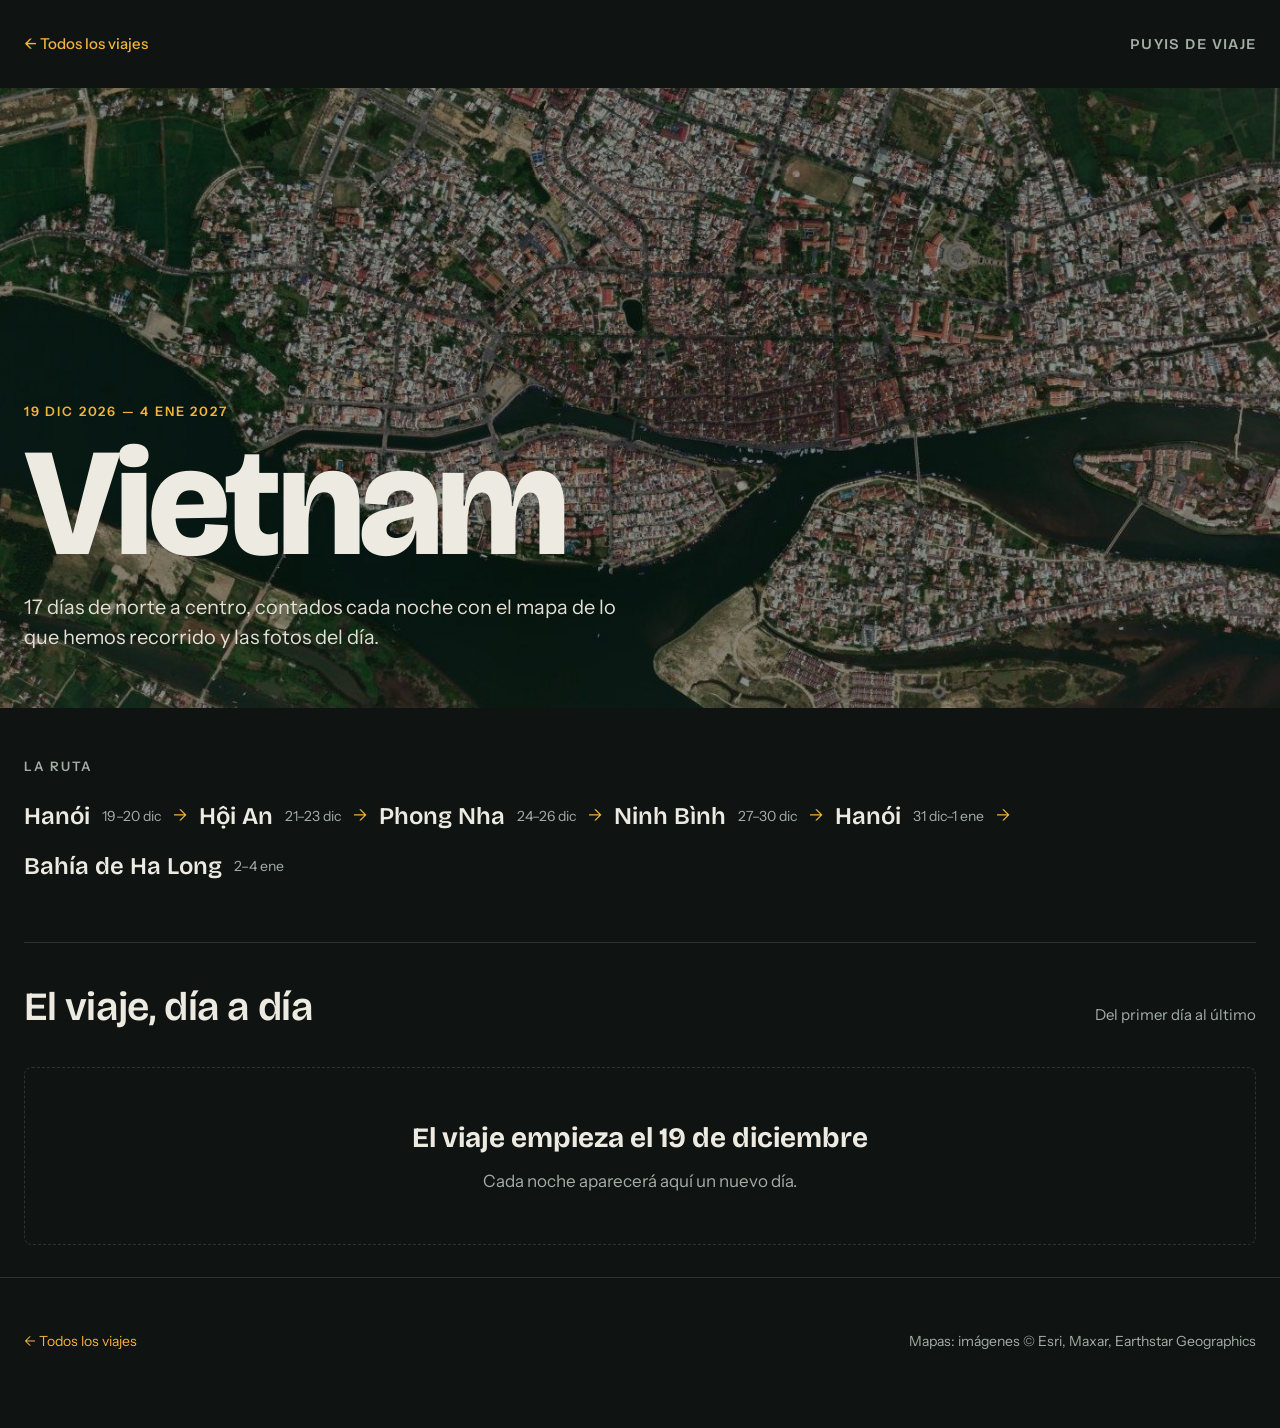
==== index.html @ 0743fabf "Estructura inicial del blog: diseño, portada y plantilla de entradas Co-Authored-By: Claude Opus 5.5" ====
<!doctype html>
<html lang="es">
<head>
<meta charset="utf-8">
<meta name="viewport" content="width=device-width, initial-scale=1">
<meta name="robots" content="noindex, nofollow">
<title>Puyis en Vietnam</title>
<meta name="description" content="17 días de norte a centro, contados cada noche con el mapa de lo que hemos recorrido y las fotos del día.">
<meta property="og:type" content="article">
<meta property="og:title" content="Puyis en Vietnam">
<meta property="og:description" content="17 días de norte a centro, contados cada noche con el mapa de lo que hemos recorrido y las fotos del día.">
<meta property="og:image" content="https://puyisdeviaje.github.io/Vietnam/assets/img/compartir.jpg">
<meta property="og:url" content="https://puyisdeviaje.github.io/Vietnam/">
<meta name="twitter:card" content="summary_large_image">
<link rel="preconnect" href="https://fonts.googleapis.com">
<link rel="preconnect" href="https://fonts.gstatic.com" crossorigin>
<link href="https://fonts.googleapis.com/css2?family=Bricolage+Grotesque:opsz,wght@12..96,600;12..96,800&family=Instrument+Sans:wght@400;500;600;700&display=swap" rel="stylesheet">

<link rel="stylesheet" href="assets/css/estilo.css">
</head>
<body>

<header class="envoltura cabecera">
  <a href="https://puyisdeviajemenu.wordpress.com/">← Todos los viajes</a>
  <span class="cabecera__marca">Puyis de viaje</span>
</header>

<section class="portada">
  <img src="assets/img/portada.jpg" alt="Vista de satélite de Hội An">
  <div class="envoltura portada__texto">
    <div class="etiqueta">19 dic 2026 — 4 ene 2027</div>
    <h1>Vietnam</h1>
    <p>17 días de norte a centro, contados cada noche con el mapa de lo que hemos recorrido y las fotos del día.</p>
  </div>
</section>

<section class="envoltura ruta">
  <div class="etiqueta etiqueta--suave">La ruta</div>
  <ol>
    <li><strong>Hanói</strong><span>19–20 dic</span></li><li><strong>Hội An</strong><span>21–23 dic</span></li><li><strong>Phong Nha</strong><span>24–26 dic</span></li><li><strong>Ninh Bình</strong><span>27–30 dic</span></li><li><strong>Hanói</strong><span>31 dic–1 ene</span></li><li><strong>Bahía de Ha Long</strong><span>2–4 ene</span></li>
  </ol>
</section>

<section class="envoltura dias">
  <div class="dias__cab">
    <h2>El viaje, día a día</h2>
    <span>Del primer día al último</span>
  </div>
  
  <div class="vacio">
    <strong>El viaje empieza el 19 de diciembre</strong>
    Cada noche aparecerá aquí un nuevo día.
  </div>
  
</section>

<footer class="envoltura pie">
  <a href="https://puyisdeviajemenu.wordpress.com/">← Todos los viajes</a>
  <span>Mapas: imágenes © Esri, Maxar, Earthstar Geographics</span>
</footer>

</body>
</html>
---- assets/css/estilo.css ----
/* Puyis de viaje · estilo "cuaderno de satélite" */
:root{
  --fondo:#0F1412; --texto:#EDEAE2; --texto-2:#CFCBC2; --suave:#A3ADA7;
  --linea:#2A3430; --acento:#F2B33D; --acento-hover:#FFD27A;
  --pie:#FF8A5B; --vehiculo:#5DB8F5;
  --display:'Bricolage Grotesque',system-ui,sans-serif;
  --cuerpo:'Instrument Sans',system-ui,sans-serif;
  --ancho:1280px;
}
*{box-sizing:border-box}
html{scroll-behavior:smooth}
body{margin:0;background:var(--fondo);color:var(--texto);font-family:var(--cuerpo);font-size:17px;line-height:1.6;-webkit-font-smoothing:antialiased}
img{max-width:100%;display:block}
a{color:var(--acento);text-decoration:none}
a:hover{color:var(--acento-hover)}
.envoltura{max-width:var(--ancho);margin:0 auto;padding:0 24px}
.etiqueta{font-size:13px;font-weight:600;letter-spacing:.14em;text-transform:uppercase;color:var(--acento)}
.etiqueta--suave{color:var(--suave)}

/* Cabecera */
.cabecera{display:flex;flex-wrap:wrap;gap:12px;justify-content:space-between;align-items:center;padding-top:20px;padding-bottom:20px}
.cabecera a{font-size:15px;font-weight:500;padding:12px 0}
.cabecera__marca{font-family:var(--display);font-weight:600;font-size:15px;letter-spacing:.08em;text-transform:uppercase;color:var(--suave)}

/* Portada */
.portada{position:relative;height:min(620px,78vh);min-height:420px;overflow:hidden}
.portada img{position:absolute;inset:0;width:100%;height:100%;object-fit:cover}
.portada::after{content:"";position:absolute;inset:0;background:rgba(10,14,12,.45)}
.portada__texto{position:absolute;left:0;right:0;bottom:0;z-index:1;padding-bottom:56px}
.portada h1{margin:12px 0 0;font-family:var(--display);font-weight:800;font-size:clamp(64px,12vw,168px);line-height:.9;letter-spacing:-.03em}
.portada p{margin:20px 0 0;font-size:20px;line-height:1.5;max-width:620px;color:#E2DED4}

/* Ruta */
.ruta{padding-top:48px}
.ruta ol{list-style:none;margin:20px 0 0;padding:0;display:flex;flex-wrap:wrap;gap:12px 0}
.ruta li{display:flex;align-items:center;gap:12px;padding-right:12px}
.ruta strong{font-family:var(--display);font-size:24px;font-weight:600}
.ruta span{font-size:14px;color:var(--suave)}
.ruta li:not(:last-child)::after{content:"→";color:var(--acento)}

/* Lista de días */
.dias{padding-top:56px;padding-bottom:32px}
.dias__cab{display:flex;flex-wrap:wrap;justify-content:space-between;align-items:baseline;gap:12px;margin-bottom:28px;border-top:1px solid var(--linea);padding-top:32px}
.dias__cab h2{margin:0;font-family:var(--display);font-weight:600;font-size:40px;letter-spacing:-.01em}
.dias__cab span{font-size:15px;color:var(--suave)}
.rejilla{display:grid;grid-template-columns:repeat(auto-fill,minmax(320px,1fr));gap:40px 28px}
.tarjeta{display:flex;flex-direction:column;gap:12px;color:var(--texto)}
.tarjeta:hover{color:var(--texto)}
.tarjeta img{width:100%;aspect-ratio:4/3;object-fit:cover;border-radius:6px;transition:transform .3s}
.tarjeta:hover img{transform:scale(1.015)}
.tarjeta h3{margin:0;font-family:var(--display);font-size:28px;font-weight:600;line-height:1.15}
.tarjeta p{margin:0;font-size:16px;line-height:1.55;color:var(--suave)}
.vacio{border:1px dashed var(--linea);border-radius:8px;padding:48px 24px;text-align:center;color:var(--suave)}
.vacio strong{display:block;font-family:var(--display);font-size:28px;color:var(--texto);margin-bottom:8px}

/* Entrada */
.entrada__cab{padding-top:24px;padding-bottom:32px}
.entrada__cab h1{margin:14px 0 0;font-family:var(--display);font-weight:800;font-size:clamp(44px,7vw,96px);line-height:.95;letter-spacing:-.025em;max-width:1000px}
.mapa{margin:0}
.mapa__lienzo{position:relative;border-radius:8px;overflow:hidden}
.mapa__lienzo img{width:100%}
.pin{position:absolute;transform:translate(-50%,-50%);width:40px;height:40px;border-radius:50%;background:var(--acento);border:3px solid #fff;color:#141413;font-weight:700;font-size:17px;display:flex;align-items:center;justify-content:center}
.pin:hover{color:#141413;background:var(--acento-hover)}
.mapa figcaption{display:flex;flex-wrap:wrap;justify-content:space-between;gap:12px 24px;padding-top:16px;font-size:15px;color:var(--suave)}
.datos{display:flex;flex-wrap:wrap;gap:12px;margin-top:24px}
.dato{border:1px solid var(--linea);border-radius:999px;padding:10px 18px;font-size:15px}
.dato i{font-style:normal;font-weight:700;margin-right:6px}
.interactivo{margin-top:24px;border:1px solid var(--linea);border-radius:8px}
.interactivo summary{cursor:pointer;padding:14px 18px;font-weight:600;color:var(--acento);list-style:none}
.interactivo summary::-webkit-details-marker{display:none}
#mapa-interactivo{height:min(70vh,640px);border-radius:0 0 8px 8px}
.texto{max-width:812px;margin:0 auto}
.texto p{margin:0 0 22px;font-size:19px;line-height:1.7;color:var(--texto-2)}
.texto p:first-child{font-size:21px;color:var(--texto)}
.cuerpo{display:flex;flex-direction:column;gap:56px;padding-top:56px;padding-bottom:24px}
.foto{margin:0;scroll-margin-top:24px}
.foto img{width:100%;border-radius:6px;cursor:zoom-in}
.foto figcaption{display:flex;align-items:center;gap:14px;padding-top:14px;font-size:16px;color:var(--texto-2)}
.foto__n{flex:none;width:32px;height:32px;border-radius:50%;background:var(--acento);color:#141413;font-weight:700;font-size:15px;display:flex;align-items:center;justify-content:center}
.foto__hora{color:var(--suave);font-variant-numeric:tabular-nums}
.pareja{display:grid;grid-template-columns:repeat(auto-fit,minmax(300px,1fr));gap:28px}
.navdias{display:flex;flex-wrap:wrap;justify-content:space-between;gap:20px;margin-top:40px;padding-top:32px;padding-bottom:64px;border-top:1px solid var(--linea)}
.navdias a{display:flex;flex-direction:column;gap:6px;padding:8px 0;color:var(--texto)}
.navdias a:last-child{text-align:right;margin-left:auto}
.navdias strong{font-family:var(--display);font-size:24px;font-weight:600}

/* Visor de fotos */
.visor{border:0;padding:0;background:transparent;max-width:100vw;max-height:100vh;width:100vw;height:100vh}
.visor::backdrop{background:rgba(5,8,7,.94)}
.visor img{width:100%;height:100%;object-fit:contain;cursor:zoom-out}

/* Pie */
.pie{display:flex;flex-wrap:wrap;justify-content:space-between;gap:16px;padding-top:40px;padding-bottom:64px;border-top:1px solid var(--linea);font-size:14px;color:var(--suave)}
.pie a{padding:12px 0}
.pie span{padding:12px 0}

/* Leaflet en tema oscuro */
.leaflet-popup-content-wrapper,.leaflet-popup-tip{background:#1A211E;color:var(--texto)}
.leaflet-popup-content{margin:10px}
.leaflet-popup-content img{width:220px;border-radius:4px;margin-bottom:6px}
.pin-mapa{background:var(--acento);border:2px solid #fff;border-radius:50%;color:#141413;font-weight:700;font-size:13px;display:flex;align-items:center;justify-content:center}

@media (max-width:600px){
  body{font-size:16px}
  .pin{width:30px;height:30px;font-size:14px;border-width:2px}
  .texto p,.texto p:first-child{font-size:18px}
  .dias__cab h2{font-size:32px}
}
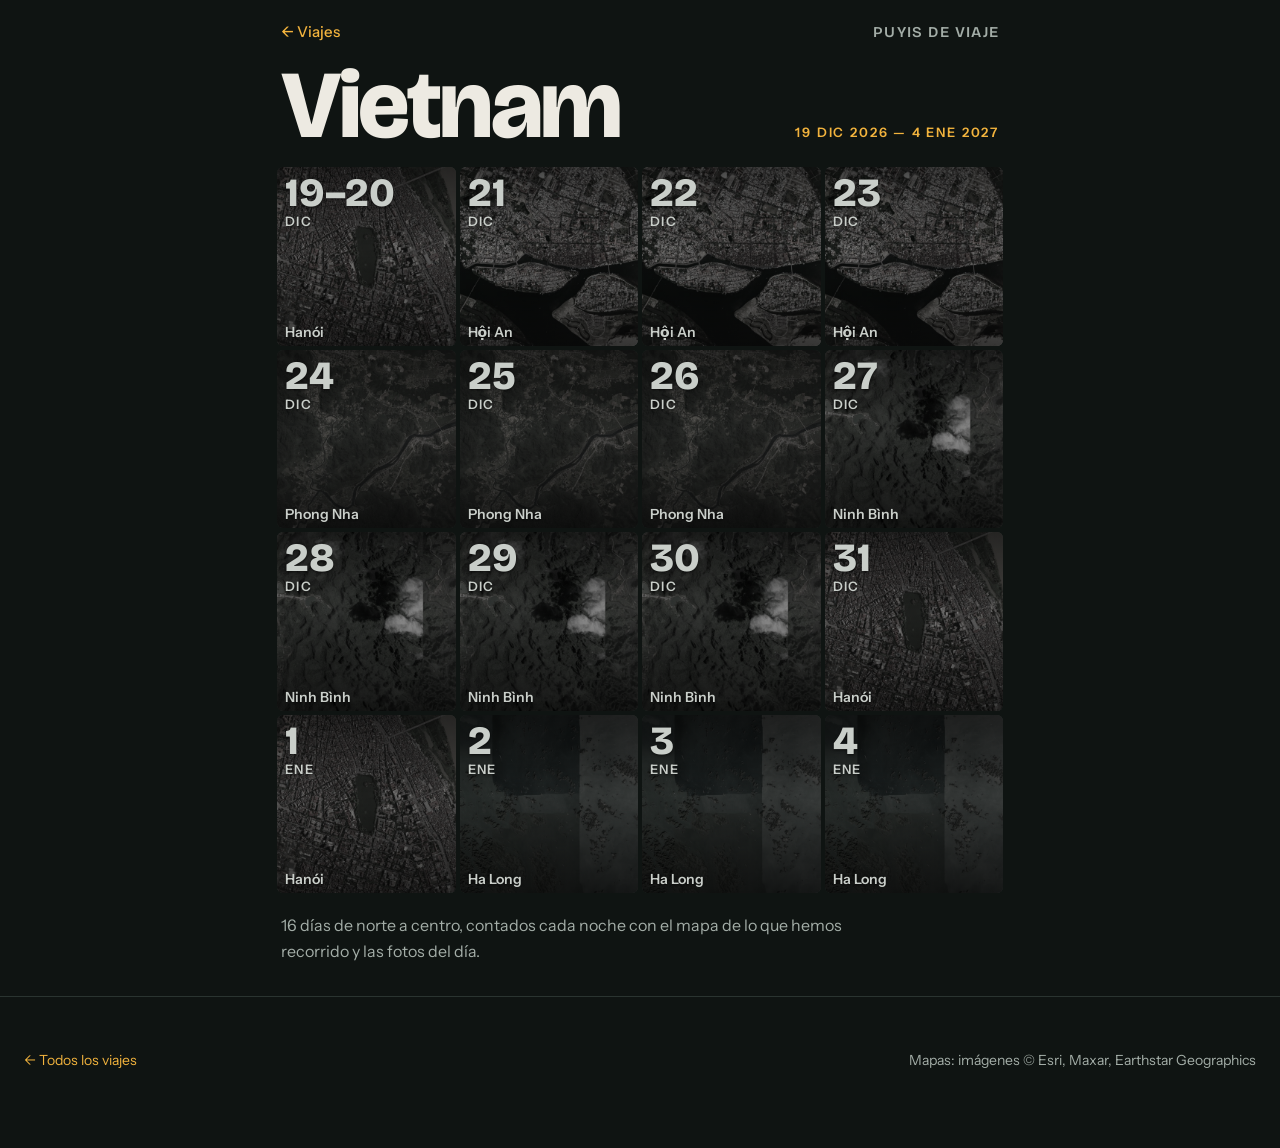
==== commit cdc9606c: "Portada con cuadrícula 4×4 de los 16 días Co-Authored-By: Claude Opus 5.5 <noreply@anthropic.com> Cl" ====
--- a/index.html
+++ b/index.html
@@ -5,10 +5,10 @@
 <meta name="viewport" content="width=device-width, initial-scale=1">
 <meta name="robots" content="noindex, nofollow">
 <title>Puyis en Vietnam</title>
-<meta name="description" content="17 días de norte a centro, contados cada noche con el mapa de lo que hemos recorrido y las fotos del día.">
+<meta name="description" content="16 días de norte a centro, contados cada noche con el mapa de lo que hemos recorrido y las fotos del día.">
 <meta property="og:type" content="article">
 <meta property="og:title" content="Puyis en Vietnam">
-<meta property="og:description" content="17 días de norte a centro, contados cada noche con el mapa de lo que hemos recorrido y las fotos del día.">
+<meta property="og:description" content="16 días de norte a centro, contados cada noche con el mapa de lo que hemos recorrido y las fotos del día.">
 <meta property="og:image" content="https://puyisdeviaje.github.io/Vietnam/assets/img/compartir.jpg">
 <meta property="og:url" content="https://puyisdeviaje.github.io/Vietnam/">
 <meta name="twitter:card" content="summary_large_image">
@@ -20,39 +20,150 @@
 </head>
 <body>
 
-<header class="envoltura cabecera">
-  <a href="https://puyisdeviajemenu.wordpress.com/">← Todos los viajes</a>
-  <span class="cabecera__marca">Puyis de viaje</span>
-</header>
+<main class="inicio">
+  <header class="inicio__cab">
+    <a class="inicio__volver" href="https://puyisdeviajemenu.wordpress.com/">← Viajes</a>
+    <span class="cabecera__marca">Puyis de viaje</span>
+  </header>
+  <div class="inicio__titulo">
+    <h1>Vietnam</h1>
+    <div class="etiqueta">19 dic 2026 — 4 ene 2027</div>
+  </div>
 
-<section class="portada">
-  <img src="assets/img/portada.jpg" alt="Vista de satélite de Hội An">
-  <div class="envoltura portada__texto">
-    <div class="etiqueta">19 dic 2026 — 4 ene 2027</div>
-    <h1>Vietnam</h1>
-    <p>17 días de norte a centro, contados cada noche con el mapa de lo que hemos recorrido y las fotos del día.</p>
-  </div>
-</section>
+  <ol class="calendario">
+    
+    <li class="casilla casilla--futura">
+      <div>
+        <img src="assets/img/ciudades/hanoi.jpg" alt="" loading="eager">
+        <span class="casilla__fecha">19–20<small>dic</small></span>
+        <span class="casilla__lugar">Hanói</span>
+      </div>
+    </li>
+    
+    <li class="casilla casilla--futura">
+      <div>
+        <img src="assets/img/ciudades/hoi-an.jpg" alt="" loading="eager">
+        <span class="casilla__fecha">21<small>dic</small></span>
+        <span class="casilla__lugar">Hội An</span>
+      </div>
+    </li>
+    
+    <li class="casilla casilla--futura">
+      <div>
+        <img src="assets/img/ciudades/hoi-an.jpg" alt="" loading="eager">
+        <span class="casilla__fecha">22<small>dic</small></span>
+        <span class="casilla__lugar">Hội An</span>
+      </div>
+    </li>
+    
+    <li class="casilla casilla--futura">
+      <div>
+        <img src="assets/img/ciudades/hoi-an.jpg" alt="" loading="eager">
+        <span class="casilla__fecha">23<small>dic</small></span>
+        <span class="casilla__lugar">Hội An</span>
+      </div>
+    </li>
+    
+    <li class="casilla casilla--futura">
+      <div>
+        <img src="assets/img/ciudades/phong-nha.jpg" alt="" loading="eager">
+        <span class="casilla__fecha">24<small>dic</small></span>
+        <span class="casilla__lugar">Phong Nha</span>
+      </div>
+    </li>
+    
+    <li class="casilla casilla--futura">
+      <div>
+        <img src="assets/img/ciudades/phong-nha.jpg" alt="" loading="eager">
+        <span class="casilla__fecha">25<small>dic</small></span>
+        <span class="casilla__lugar">Phong Nha</span>
+      </div>
+    </li>
+    
+    <li class="casilla casilla--futura">
+      <div>
+        <img src="assets/img/ciudades/phong-nha.jpg" alt="" loading="eager">
+        <span class="casilla__fecha">26<small>dic</small></span>
+        <span class="casilla__lugar">Phong Nha</span>
+      </div>
+    </li>
+    
+    <li class="casilla casilla--futura">
+      <div>
+        <img src="assets/img/ciudades/ninh-binh.jpg" alt="" loading="eager">
+        <span class="casilla__fecha">27<small>dic</small></span>
+        <span class="casilla__lugar">Ninh Bình</span>
+      </div>
+    </li>
+    
+    <li class="casilla casilla--futura">
+      <div>
+        <img src="assets/img/ciudades/ninh-binh.jpg" alt="" loading="lazy">
+        <span class="casilla__fecha">28<small>dic</small></span>
+        <span class="casilla__lugar">Ninh Bình</span>
+      </div>
+    </li>
+    
+    <li class="casilla casilla--futura">
+      <div>
+        <img src="assets/img/ciudades/ninh-binh.jpg" alt="" loading="lazy">
+        <span class="casilla__fecha">29<small>dic</small></span>
+        <span class="casilla__lugar">Ninh Bình</span>
+      </div>
+    </li>
+    
+    <li class="casilla casilla--futura">
+      <div>
+        <img src="assets/img/ciudades/ninh-binh.jpg" alt="" loading="lazy">
+        <span class="casilla__fecha">30<small>dic</small></span>
+        <span class="casilla__lugar">Ninh Bình</span>
+      </div>
+    </li>
+    
+    <li class="casilla casilla--futura">
+      <div>
+        <img src="assets/img/ciudades/hanoi.jpg" alt="" loading="lazy">
+        <span class="casilla__fecha">31<small>dic</small></span>
+        <span class="casilla__lugar">Hanói</span>
+      </div>
+    </li>
+    
+    <li class="casilla casilla--futura">
+      <div>
+        <img src="assets/img/ciudades/hanoi.jpg" alt="" loading="lazy">
+        <span class="casilla__fecha">1<small>ene</small></span>
+        <span class="casilla__lugar">Hanói</span>
+      </div>
+    </li>
+    
+    <li class="casilla casilla--futura">
+      <div>
+        <img src="assets/img/ciudades/ha-long.jpg" alt="" loading="lazy">
+        <span class="casilla__fecha">2<small>ene</small></span>
+        <span class="casilla__lugar">Ha Long</span>
+      </div>
+    </li>
+    
+    <li class="casilla casilla--futura">
+      <div>
+        <img src="assets/img/ciudades/ha-long.jpg" alt="" loading="lazy">
+        <span class="casilla__fecha">3<small>ene</small></span>
+        <span class="casilla__lugar">Ha Long</span>
+      </div>
+    </li>
+    
+    <li class="casilla casilla--futura">
+      <div>
+        <img src="assets/img/ciudades/ha-long.jpg" alt="" loading="lazy">
+        <span class="casilla__fecha">4<small>ene</small></span>
+        <span class="casilla__lugar">Ha Long</span>
+      </div>
+    </li>
+    
+  </ol>
 
-<section class="envoltura ruta">
-  <div class="etiqueta etiqueta--suave">La ruta</div>
-  <ol>
-    <li><strong>Hanói</strong><span>19–20 dic</span></li><li><strong>Hội An</strong><span>21–23 dic</span></li><li><strong>Phong Nha</strong><span>24–26 dic</span></li><li><strong>Ninh Bình</strong><span>27–30 dic</span></li><li><strong>Hanói</strong><span>31 dic–1 ene</span></li><li><strong>Bahía de Ha Long</strong><span>2–4 ene</span></li>
-  </ol>
-</section>
-
-<section class="envoltura dias">
-  <div class="dias__cab">
-    <h2>El viaje, día a día</h2>
-    <span>Del primer día al último</span>
-  </div>
-  
-  <div class="vacio">
-    <strong>El viaje empieza el 19 de diciembre</strong>
-    Cada noche aparecerá aquí un nuevo día.
-  </div>
-  
-</section>
+  <p class="inicio__intro">16 días de norte a centro, contados cada noche con el mapa de lo que hemos recorrido y las fotos del día.</p>
+</main>
 
 <footer class="envoltura pie">
   <a href="https://puyisdeviajemenu.wordpress.com/">← Todos los viajes</a>
--- a/assets/css/estilo.css
+++ b/assets/css/estilo.css
@@ -53,6 +53,26 @@
 .vacio{border:1px dashed var(--linea);border-radius:8px;padding:48px 24px;text-align:center;color:var(--suave)}
 .vacio strong{display:block;font-family:var(--display);font-size:28px;color:var(--texto);margin-bottom:8px}
 
+/* Inicio: cuadrícula 4×4 que cabe en el móvil sin scroll */
+.inicio{max-width:min(760px,calc(100vh - 150px));margin:0 auto;padding:0 12px}
+.inicio__cab{display:flex;justify-content:space-between;align-items:center;padding:10px 4px 0}
+.inicio__volver{font-size:15px;font-weight:500;padding:10px 0}
+.inicio__titulo{display:flex;flex-wrap:wrap;align-items:baseline;justify-content:space-between;gap:4px 16px;padding:6px 4px 16px}
+.inicio__titulo h1{margin:0;font-family:var(--display);font-weight:800;font-size:clamp(48px,13vw,96px);line-height:.95;letter-spacing:-.03em}
+.calendario{list-style:none;margin:0;padding:0;display:grid;grid-template-columns:repeat(4,minmax(0,1fr));gap:4px}
+.casilla{position:relative;aspect-ratio:1/1;overflow:hidden;border-radius:6px;background:#1A211E}
+.casilla>a,.casilla>div{position:absolute;inset:0;display:block;color:#fff}
+.casilla img{position:absolute;inset:0;width:100%;height:100%;object-fit:cover;transition:transform .3s}
+.casilla>a::after,.casilla>div::after{content:"";position:absolute;inset:0;background:linear-gradient(180deg,rgba(0,0,0,.45) 0%,rgba(0,0,0,0) 45%,rgba(0,0,0,.55) 100%)}
+.casilla a:hover img{transform:scale(1.04)}
+.casilla__fecha,.casilla__lugar{position:absolute;left:8px;right:6px;z-index:1;text-shadow:0 1px 3px rgba(0,0,0,.6)}
+.casilla__fecha{top:6px;font-family:var(--display);font-weight:800;font-size:clamp(18px,5.6vw,40px);line-height:1}
+.casilla__fecha small{display:block;font-family:var(--cuerpo);font-weight:600;font-size:clamp(10px,2.6vw,13px);letter-spacing:.1em;text-transform:uppercase;margin-top:2px}
+.casilla__lugar{bottom:6px;font-size:clamp(10px,2.7vw,14px);font-weight:600;line-height:1.15;white-space:nowrap;overflow:hidden;text-overflow:ellipsis}
+.casilla--futura img{filter:grayscale(.85) brightness(.55)}
+.casilla--futura .casilla__fecha,.casilla--futura .casilla__lugar{color:#C9CEC9}
+.inicio__intro{margin:20px 4px 32px;font-size:16px;color:var(--suave);max-width:620px}
+
 /* Entrada */
 .entrada__cab{padding-top:24px;padding-bottom:32px}
 .entrada__cab h1{margin:14px 0 0;font-family:var(--display);font-weight:800;font-size:clamp(44px,7vw,96px);line-height:.95;letter-spacing:-.025em;max-width:1000px}
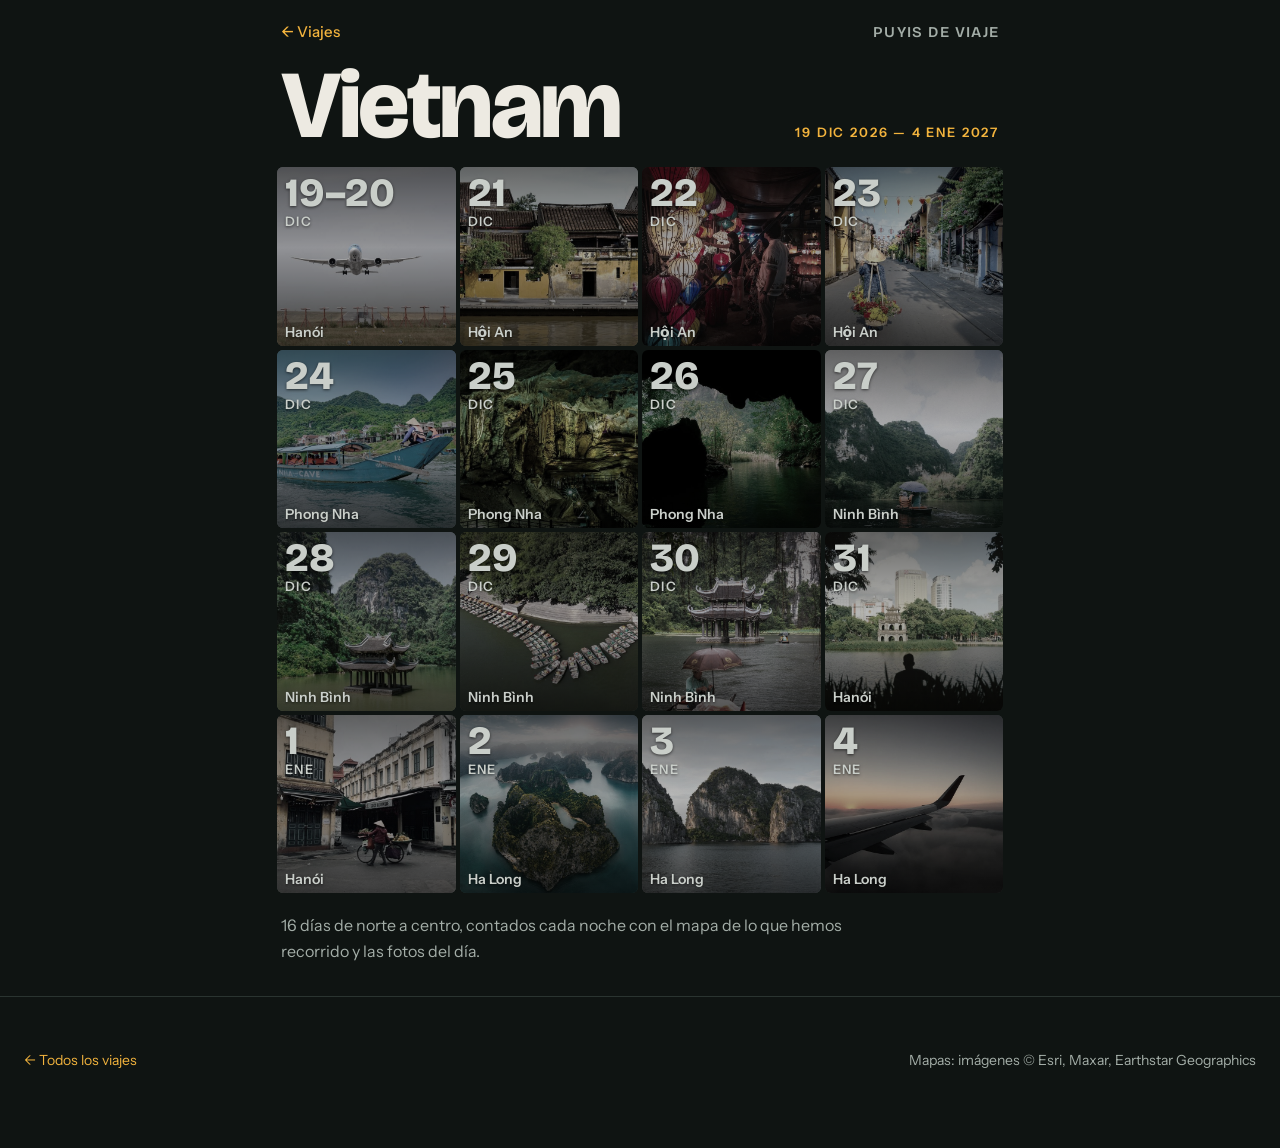
==== commit e117c394: "Fotos de Pexels en la cuadrícula; aviones en el primer y último día Co-Authored-By: Claude Opus 5.5 " ====
--- a/index.html
+++ b/index.html
@@ -34,7 +34,7 @@
     
     <li class="casilla casilla--futura">
       <div>
-        <img src="assets/img/ciudades/hanoi.jpg" alt="" loading="eager">
+        <img src="assets/img/dias/01.jpg" alt="" loading="eager">
         <span class="casilla__fecha">19–20<small>dic</small></span>
         <span class="casilla__lugar">Hanói</span>
       </div>
@@ -42,7 +42,7 @@
     
     <li class="casilla casilla--futura">
       <div>
-        <img src="assets/img/ciudades/hoi-an.jpg" alt="" loading="eager">
+        <img src="assets/img/dias/02.jpg" alt="" loading="eager">
         <span class="casilla__fecha">21<small>dic</small></span>
         <span class="casilla__lugar">Hội An</span>
       </div>
@@ -50,7 +50,7 @@
     
     <li class="casilla casilla--futura">
       <div>
-        <img src="assets/img/ciudades/hoi-an.jpg" alt="" loading="eager">
+        <img src="assets/img/dias/03.jpg" alt="" loading="eager">
         <span class="casilla__fecha">22<small>dic</small></span>
         <span class="casilla__lugar">Hội An</span>
       </div>
@@ -58,7 +58,7 @@
     
     <li class="casilla casilla--futura">
       <div>
-        <img src="assets/img/ciudades/hoi-an.jpg" alt="" loading="eager">
+        <img src="assets/img/dias/04.jpg" alt="" loading="eager">
         <span class="casilla__fecha">23<small>dic</small></span>
         <span class="casilla__lugar">Hội An</span>
       </div>
@@ -66,7 +66,7 @@
     
     <li class="casilla casilla--futura">
       <div>
-        <img src="assets/img/ciudades/phong-nha.jpg" alt="" loading="eager">
+        <img src="assets/img/dias/05.jpg" alt="" loading="eager">
         <span class="casilla__fecha">24<small>dic</small></span>
         <span class="casilla__lugar">Phong Nha</span>
       </div>
@@ -74,7 +74,7 @@
     
     <li class="casilla casilla--futura">
       <div>
-        <img src="assets/img/ciudades/phong-nha.jpg" alt="" loading="eager">
+        <img src="assets/img/dias/06.jpg" alt="" loading="eager">
         <span class="casilla__fecha">25<small>dic</small></span>
         <span class="casilla__lugar">Phong Nha</span>
       </div>
@@ -82,7 +82,7 @@
     
     <li class="casilla casilla--futura">
       <div>
-        <img src="assets/img/ciudades/phong-nha.jpg" alt="" loading="eager">
+        <img src="assets/img/dias/07.jpg" alt="" loading="eager">
         <span class="casilla__fecha">26<small>dic</small></span>
         <span class="casilla__lugar">Phong Nha</span>
       </div>
@@ -90,7 +90,7 @@
     
     <li class="casilla casilla--futura">
       <div>
-        <img src="assets/img/ciudades/ninh-binh.jpg" alt="" loading="eager">
+        <img src="assets/img/dias/08.jpg" alt="" loading="eager">
         <span class="casilla__fecha">27<small>dic</small></span>
         <span class="casilla__lugar">Ninh Bình</span>
       </div>
@@ -98,7 +98,7 @@
     
     <li class="casilla casilla--futura">
       <div>
-        <img src="assets/img/ciudades/ninh-binh.jpg" alt="" loading="lazy">
+        <img src="assets/img/dias/09.jpg" alt="" loading="lazy">
         <span class="casilla__fecha">28<small>dic</small></span>
         <span class="casilla__lugar">Ninh Bình</span>
       </div>
@@ -106,7 +106,7 @@
     
     <li class="casilla casilla--futura">
       <div>
-        <img src="assets/img/ciudades/ninh-binh.jpg" alt="" loading="lazy">
+        <img src="assets/img/dias/10.jpg" alt="" loading="lazy">
         <span class="casilla__fecha">29<small>dic</small></span>
         <span class="casilla__lugar">Ninh Bình</span>
       </div>
@@ -114,7 +114,7 @@
     
     <li class="casilla casilla--futura">
       <div>
-        <img src="assets/img/ciudades/ninh-binh.jpg" alt="" loading="lazy">
+        <img src="assets/img/dias/11.jpg" alt="" loading="lazy">
         <span class="casilla__fecha">30<small>dic</small></span>
         <span class="casilla__lugar">Ninh Bình</span>
       </div>
@@ -122,7 +122,7 @@
     
     <li class="casilla casilla--futura">
       <div>
-        <img src="assets/img/ciudades/hanoi.jpg" alt="" loading="lazy">
+        <img src="assets/img/dias/12.jpg" alt="" loading="lazy">
         <span class="casilla__fecha">31<small>dic</small></span>
         <span class="casilla__lugar">Hanói</span>
       </div>
@@ -130,7 +130,7 @@
     
     <li class="casilla casilla--futura">
       <div>
-        <img src="assets/img/ciudades/hanoi.jpg" alt="" loading="lazy">
+        <img src="assets/img/dias/13.jpg" alt="" loading="lazy">
         <span class="casilla__fecha">1<small>ene</small></span>
         <span class="casilla__lugar">Hanói</span>
       </div>
@@ -138,7 +138,7 @@
     
     <li class="casilla casilla--futura">
       <div>
-        <img src="assets/img/ciudades/ha-long.jpg" alt="" loading="lazy">
+        <img src="assets/img/dias/14.jpg" alt="" loading="lazy">
         <span class="casilla__fecha">2<small>ene</small></span>
         <span class="casilla__lugar">Ha Long</span>
       </div>
@@ -146,7 +146,7 @@
     
     <li class="casilla casilla--futura">
       <div>
-        <img src="assets/img/ciudades/ha-long.jpg" alt="" loading="lazy">
+        <img src="assets/img/dias/15.jpg" alt="" loading="lazy">
         <span class="casilla__fecha">3<small>ene</small></span>
         <span class="casilla__lugar">Ha Long</span>
       </div>
@@ -154,7 +154,7 @@
     
     <li class="casilla casilla--futura">
       <div>
-        <img src="assets/img/ciudades/ha-long.jpg" alt="" loading="lazy">
+        <img src="assets/img/dias/16.jpg" alt="" loading="lazy">
         <span class="casilla__fecha">4<small>ene</small></span>
         <span class="casilla__lugar">Ha Long</span>
       </div>
--- a/assets/css/estilo.css
+++ b/assets/css/estilo.css
@@ -69,7 +69,7 @@
 .casilla__fecha{top:6px;font-family:var(--display);font-weight:800;font-size:clamp(18px,5.6vw,40px);line-height:1}
 .casilla__fecha small{display:block;font-family:var(--cuerpo);font-weight:600;font-size:clamp(10px,2.6vw,13px);letter-spacing:.1em;text-transform:uppercase;margin-top:2px}
 .casilla__lugar{bottom:6px;font-size:clamp(10px,2.7vw,14px);font-weight:600;line-height:1.15;white-space:nowrap;overflow:hidden;text-overflow:ellipsis}
-.casilla--futura img{filter:grayscale(.85) brightness(.55)}
+.casilla--futura img{filter:saturate(.45) brightness(.72)}
 .casilla--futura .casilla__fecha,.casilla--futura .casilla__lugar{color:#C9CEC9}
 .inicio__intro{margin:20px 4px 32px;font-size:16px;color:var(--suave);max-width:620px}
 
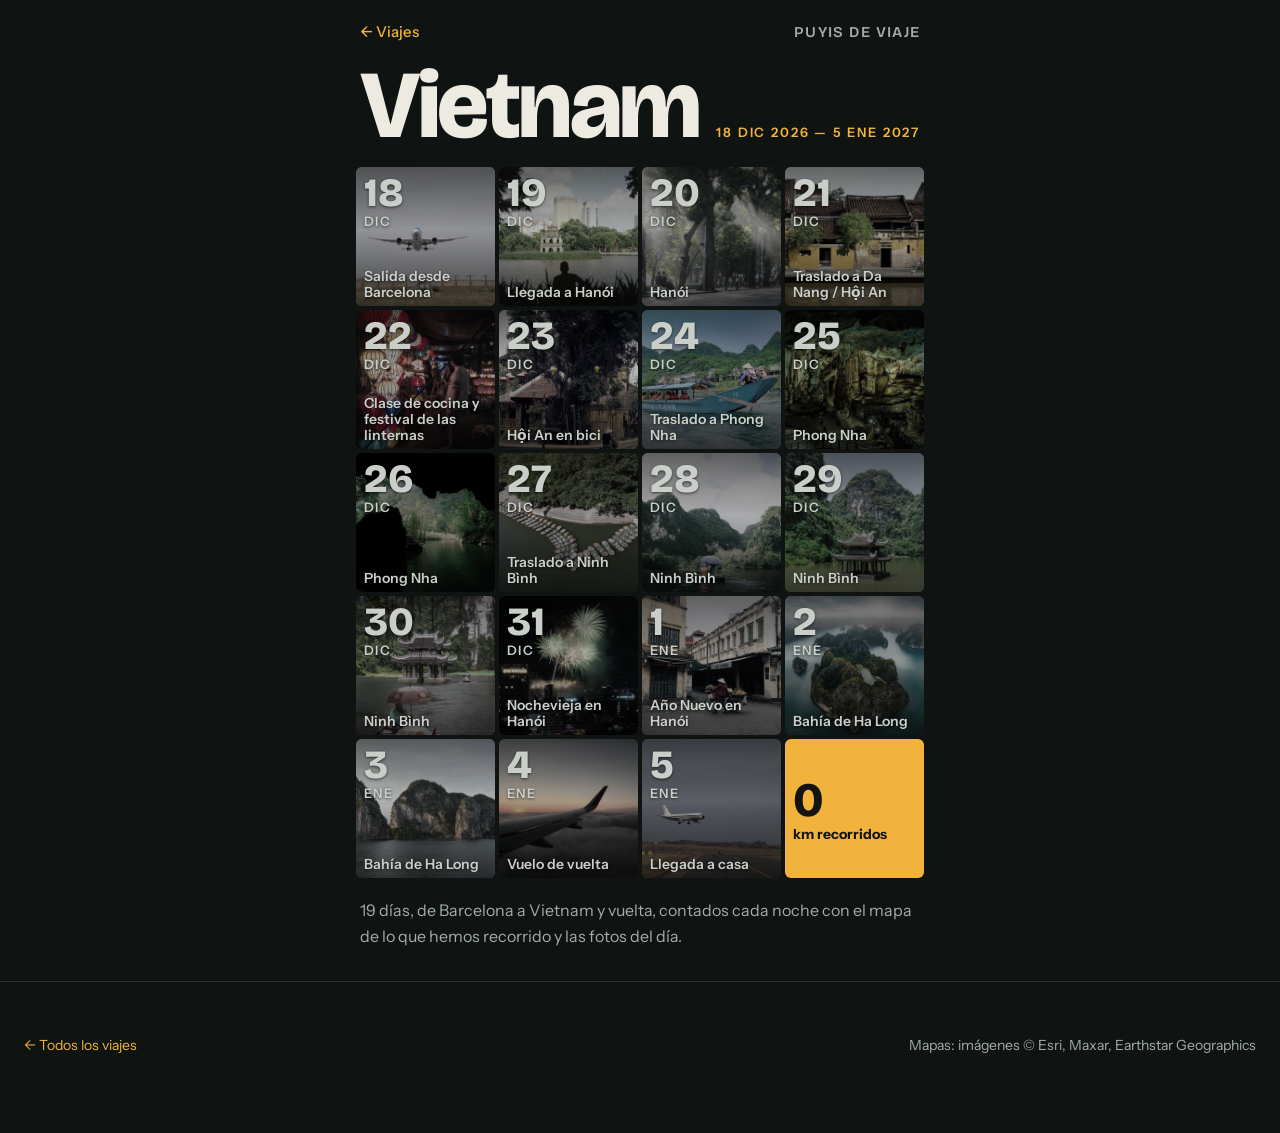
==== commit 3f1c0bd9: "Cuadrícula 4×5: 19 días del 18 dic al 5 ene, títulos y casilla de km totales Co-Authored-By: Claude " ====
--- a/index.html
+++ b/index.html
@@ -5,10 +5,10 @@
 <meta name="viewport" content="width=device-width, initial-scale=1">
 <meta name="robots" content="noindex, nofollow">
 <title>Puyis en Vietnam</title>
-<meta name="description" content="16 días de norte a centro, contados cada noche con el mapa de lo que hemos recorrido y las fotos del día.">
+<meta name="description" content="19 días, de Barcelona a Vietnam y vuelta, contados cada noche con el mapa de lo que hemos recorrido y las fotos del día.">
 <meta property="og:type" content="article">
 <meta property="og:title" content="Puyis en Vietnam">
-<meta property="og:description" content="16 días de norte a centro, contados cada noche con el mapa de lo que hemos recorrido y las fotos del día.">
+<meta property="og:description" content="19 días, de Barcelona a Vietnam y vuelta, contados cada noche con el mapa de lo que hemos recorrido y las fotos del día.">
 <meta property="og:image" content="https://puyisdeviaje.github.io/Vietnam/assets/img/compartir.jpg">
 <meta property="og:url" content="https://puyisdeviaje.github.io/Vietnam/">
 <meta name="twitter:card" content="summary_large_image">
@@ -27,7 +27,7 @@
   </header>
   <div class="inicio__titulo">
     <h1>Vietnam</h1>
-    <div class="etiqueta">19 dic 2026 — 4 ene 2027</div>
+    <div class="etiqueta">18 dic 2026 — 5 ene 2027</div>
   </div>
 
   <ol class="calendario">
@@ -35,46 +35,62 @@
     <li class="casilla casilla--futura">
       <div>
         <img src="assets/img/dias/01.jpg" alt="" loading="eager">
-        <span class="casilla__fecha">19–20<small>dic</small></span>
+        <span class="casilla__fecha">18<small>dic</small></span>
+        <span class="casilla__lugar">Salida desde Barcelona</span>
+      </div>
+    </li>
+    
+    <li class="casilla casilla--futura">
+      <div>
+        <img src="assets/img/dias/02.jpg" alt="" loading="eager">
+        <span class="casilla__fecha">19<small>dic</small></span>
+        <span class="casilla__lugar">Llegada a Hanói</span>
+      </div>
+    </li>
+    
+    <li class="casilla casilla--futura">
+      <div>
+        <img src="assets/img/dias/03.jpg" alt="" loading="eager">
+        <span class="casilla__fecha">20<small>dic</small></span>
         <span class="casilla__lugar">Hanói</span>
       </div>
     </li>
     
     <li class="casilla casilla--futura">
       <div>
-        <img src="assets/img/dias/02.jpg" alt="" loading="eager">
+        <img src="assets/img/dias/04.jpg" alt="" loading="eager">
         <span class="casilla__fecha">21<small>dic</small></span>
-        <span class="casilla__lugar">Hội An</span>
-      </div>
-    </li>
-    
-    <li class="casilla casilla--futura">
-      <div>
-        <img src="assets/img/dias/03.jpg" alt="" loading="eager">
+        <span class="casilla__lugar">Traslado a Da Nang / Hội An</span>
+      </div>
+    </li>
+    
+    <li class="casilla casilla--futura">
+      <div>
+        <img src="assets/img/dias/05.jpg" alt="" loading="eager">
         <span class="casilla__fecha">22<small>dic</small></span>
-        <span class="casilla__lugar">Hội An</span>
-      </div>
-    </li>
-    
-    <li class="casilla casilla--futura">
-      <div>
-        <img src="assets/img/dias/04.jpg" alt="" loading="eager">
+        <span class="casilla__lugar">Clase de cocina y festival de las linternas</span>
+      </div>
+    </li>
+    
+    <li class="casilla casilla--futura">
+      <div>
+        <img src="assets/img/dias/06.jpg" alt="" loading="eager">
         <span class="casilla__fecha">23<small>dic</small></span>
-        <span class="casilla__lugar">Hội An</span>
-      </div>
-    </li>
-    
-    <li class="casilla casilla--futura">
-      <div>
-        <img src="assets/img/dias/05.jpg" alt="" loading="eager">
+        <span class="casilla__lugar">Hội An en bici</span>
+      </div>
+    </li>
+    
+    <li class="casilla casilla--futura">
+      <div>
+        <img src="assets/img/dias/07.jpg" alt="" loading="eager">
         <span class="casilla__fecha">24<small>dic</small></span>
-        <span class="casilla__lugar">Phong Nha</span>
-      </div>
-    </li>
-    
-    <li class="casilla casilla--futura">
-      <div>
-        <img src="assets/img/dias/06.jpg" alt="" loading="eager">
+        <span class="casilla__lugar">Traslado a Phong Nha</span>
+      </div>
+    </li>
+    
+    <li class="casilla casilla--futura">
+      <div>
+        <img src="assets/img/dias/08.jpg" alt="" loading="eager">
         <span class="casilla__fecha">25<small>dic</small></span>
         <span class="casilla__lugar">Phong Nha</span>
       </div>
@@ -82,7 +98,7 @@
     
     <li class="casilla casilla--futura">
       <div>
-        <img src="assets/img/dias/07.jpg" alt="" loading="eager">
+        <img src="assets/img/dias/09.jpg" alt="" loading="lazy">
         <span class="casilla__fecha">26<small>dic</small></span>
         <span class="casilla__lugar">Phong Nha</span>
       </div>
@@ -90,15 +106,15 @@
     
     <li class="casilla casilla--futura">
       <div>
-        <img src="assets/img/dias/08.jpg" alt="" loading="eager">
+        <img src="assets/img/dias/10.jpg" alt="" loading="lazy">
         <span class="casilla__fecha">27<small>dic</small></span>
-        <span class="casilla__lugar">Ninh Bình</span>
-      </div>
-    </li>
-    
-    <li class="casilla casilla--futura">
-      <div>
-        <img src="assets/img/dias/09.jpg" alt="" loading="lazy">
+        <span class="casilla__lugar">Traslado a Ninh Bình</span>
+      </div>
+    </li>
+    
+    <li class="casilla casilla--futura">
+      <div>
+        <img src="assets/img/dias/11.jpg" alt="" loading="lazy">
         <span class="casilla__fecha">28<small>dic</small></span>
         <span class="casilla__lugar">Ninh Bình</span>
       </div>
@@ -106,7 +122,7 @@
     
     <li class="casilla casilla--futura">
       <div>
-        <img src="assets/img/dias/10.jpg" alt="" loading="lazy">
+        <img src="assets/img/dias/12.jpg" alt="" loading="lazy">
         <span class="casilla__fecha">29<small>dic</small></span>
         <span class="casilla__lugar">Ninh Bình</span>
       </div>
@@ -114,7 +130,7 @@
     
     <li class="casilla casilla--futura">
       <div>
-        <img src="assets/img/dias/11.jpg" alt="" loading="lazy">
+        <img src="assets/img/dias/13.jpg" alt="" loading="lazy">
         <span class="casilla__fecha">30<small>dic</small></span>
         <span class="casilla__lugar">Ninh Bình</span>
       </div>
@@ -122,47 +138,62 @@
     
     <li class="casilla casilla--futura">
       <div>
-        <img src="assets/img/dias/12.jpg" alt="" loading="lazy">
+        <img src="assets/img/dias/14.jpg" alt="" loading="lazy">
         <span class="casilla__fecha">31<small>dic</small></span>
-        <span class="casilla__lugar">Hanói</span>
-      </div>
-    </li>
-    
-    <li class="casilla casilla--futura">
-      <div>
-        <img src="assets/img/dias/13.jpg" alt="" loading="lazy">
+        <span class="casilla__lugar">Nochevieja en Hanói</span>
+      </div>
+    </li>
+    
+    <li class="casilla casilla--futura">
+      <div>
+        <img src="assets/img/dias/15.jpg" alt="" loading="lazy">
         <span class="casilla__fecha">1<small>ene</small></span>
-        <span class="casilla__lugar">Hanói</span>
-      </div>
-    </li>
-    
-    <li class="casilla casilla--futura">
-      <div>
-        <img src="assets/img/dias/14.jpg" alt="" loading="lazy">
+        <span class="casilla__lugar">Año Nuevo en Hanói</span>
+      </div>
+    </li>
+    
+    <li class="casilla casilla--futura">
+      <div>
+        <img src="assets/img/dias/16.jpg" alt="" loading="lazy">
         <span class="casilla__fecha">2<small>ene</small></span>
-        <span class="casilla__lugar">Ha Long</span>
-      </div>
-    </li>
-    
-    <li class="casilla casilla--futura">
-      <div>
-        <img src="assets/img/dias/15.jpg" alt="" loading="lazy">
+        <span class="casilla__lugar">Bahía de Ha Long</span>
+      </div>
+    </li>
+    
+    <li class="casilla casilla--futura">
+      <div>
+        <img src="assets/img/dias/17.jpg" alt="" loading="lazy">
         <span class="casilla__fecha">3<small>ene</small></span>
-        <span class="casilla__lugar">Ha Long</span>
-      </div>
-    </li>
-    
-    <li class="casilla casilla--futura">
-      <div>
-        <img src="assets/img/dias/16.jpg" alt="" loading="lazy">
+        <span class="casilla__lugar">Bahía de Ha Long</span>
+      </div>
+    </li>
+    
+    <li class="casilla casilla--futura">
+      <div>
+        <img src="assets/img/dias/18.jpg" alt="" loading="lazy">
         <span class="casilla__fecha">4<small>ene</small></span>
-        <span class="casilla__lugar">Ha Long</span>
-      </div>
-    </li>
-    
+        <span class="casilla__lugar">Vuelo de vuelta</span>
+      </div>
+    </li>
+    
+    <li class="casilla casilla--futura">
+      <div>
+        <img src="assets/img/dias/19.jpg" alt="" loading="lazy">
+        <span class="casilla__fecha">5<small>ene</small></span>
+        <span class="casilla__lugar">Llegada a casa</span>
+      </div>
+    </li>
+    
+    <li class="casilla casilla--cifras">
+      <div>
+        <span class="cifras__num">0</span>
+        <span class="cifras__txt">km recorridos</span>
+        
+      </div>
+    </li>
   </ol>
 
-  <p class="inicio__intro">16 días de norte a centro, contados cada noche con el mapa de lo que hemos recorrido y las fotos del día.</p>
+  <p class="inicio__intro">19 días, de Barcelona a Vietnam y vuelta, contados cada noche con el mapa de lo que hemos recorrido y las fotos del día.</p>
 </main>
 
 <footer class="envoltura pie">
--- a/assets/css/estilo.css
+++ b/assets/css/estilo.css
@@ -54,7 +54,7 @@
 .vacio strong{display:block;font-family:var(--display);font-size:28px;color:var(--texto);margin-bottom:8px}
 
 /* Inicio: cuadrícula 4×4 que cabe en el móvil sin scroll */
-.inicio{max-width:min(760px,calc(100vh - 150px));margin:0 auto;padding:0 12px}
+.inicio{max-width:min(720px,calc((100vh - 160px) * 0.8));min-width:min(100%,360px);margin:0 auto;padding:0 12px}
 .inicio__cab{display:flex;justify-content:space-between;align-items:center;padding:10px 4px 0}
 .inicio__volver{font-size:15px;font-weight:500;padding:10px 0}
 .inicio__titulo{display:flex;flex-wrap:wrap;align-items:baseline;justify-content:space-between;gap:4px 16px;padding:6px 4px 16px}
@@ -68,9 +68,15 @@
 .casilla__fecha,.casilla__lugar{position:absolute;left:8px;right:6px;z-index:1;text-shadow:0 1px 3px rgba(0,0,0,.6)}
 .casilla__fecha{top:6px;font-family:var(--display);font-weight:800;font-size:clamp(18px,5.6vw,40px);line-height:1}
 .casilla__fecha small{display:block;font-family:var(--cuerpo);font-weight:600;font-size:clamp(10px,2.6vw,13px);letter-spacing:.1em;text-transform:uppercase;margin-top:2px}
-.casilla__lugar{bottom:6px;font-size:clamp(10px,2.7vw,14px);font-weight:600;line-height:1.15;white-space:nowrap;overflow:hidden;text-overflow:ellipsis}
+.casilla__lugar{bottom:6px;font-size:clamp(9.5px,2.6vw,14px);font-weight:600;line-height:1.15;display:-webkit-box;-webkit-line-clamp:3;-webkit-box-orient:vertical;overflow:hidden}
 .casilla--futura img{filter:saturate(.45) brightness(.72)}
 .casilla--futura .casilla__fecha,.casilla--futura .casilla__lugar{color:#C9CEC9}
+.casilla--cifras{background:var(--acento)}
+.casilla--cifras>div{display:flex;flex-direction:column;justify-content:center;align-items:flex-start;padding:8px;color:#141413}
+.casilla--cifras>div::after{display:none}
+.cifras__num{font-family:var(--display);font-weight:800;font-size:clamp(22px,7vw,48px);line-height:1}
+.cifras__txt{font-size:clamp(10px,2.7vw,14px);font-weight:700;line-height:1.15;margin-top:2px}
+.cifras__sub{font-size:clamp(9px,2.4vw,12px);font-weight:500;margin-top:4px;opacity:.8}
 .inicio__intro{margin:20px 4px 32px;font-size:16px;color:var(--suave);max-width:620px}
 
 /* Entrada */
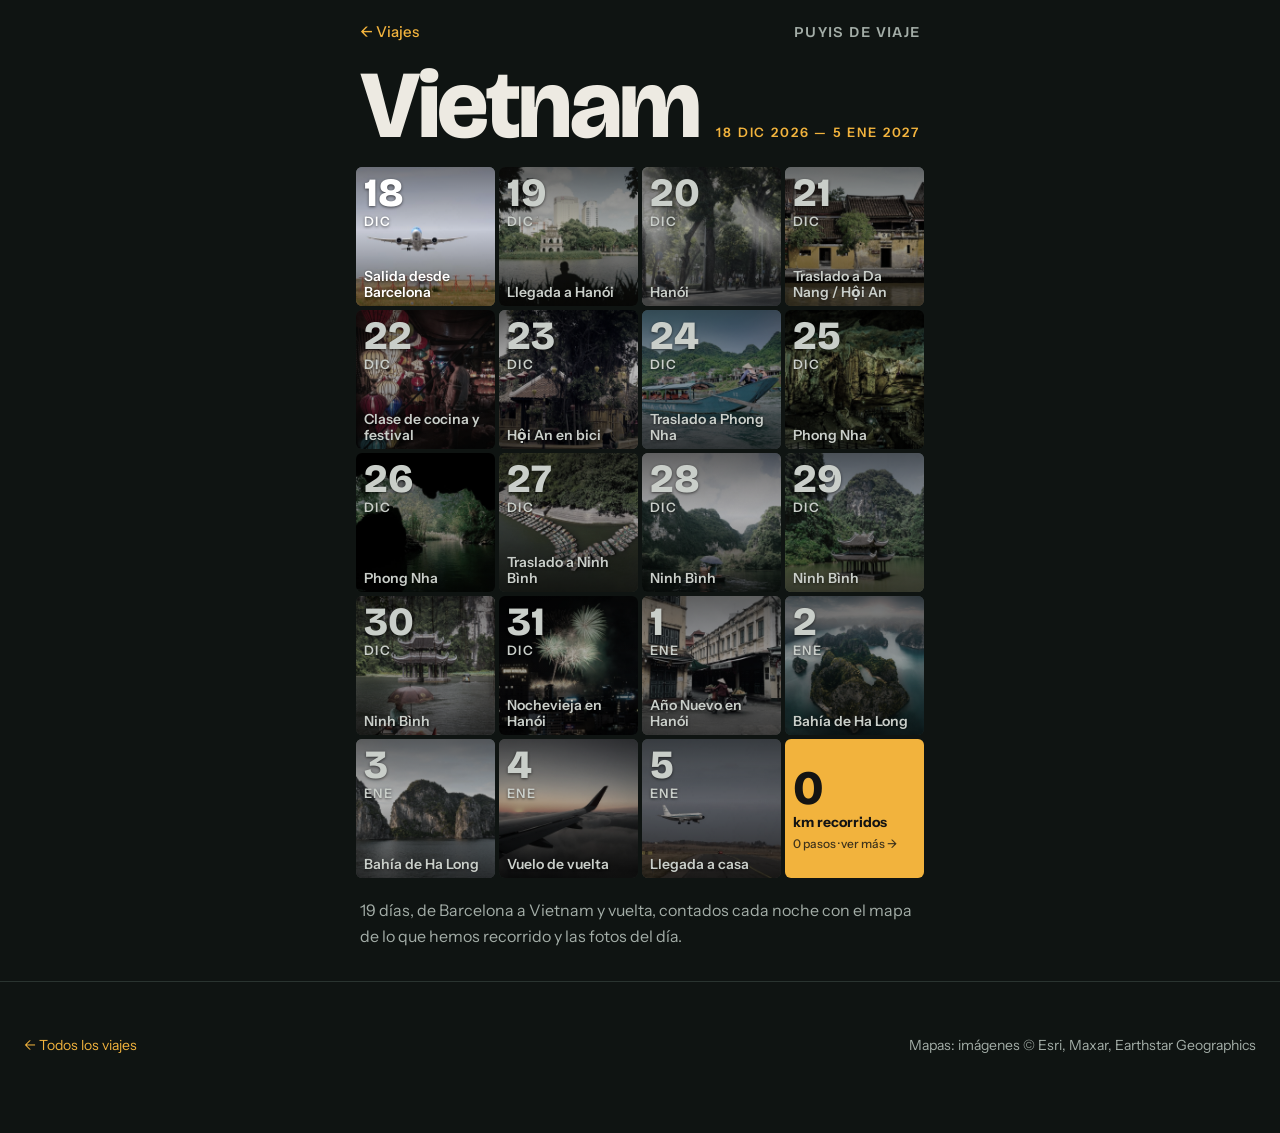
==== commit 6f9e5bf7: "Página de estadísticas, 19 días preparados (el 18 dic visible) y título corto del 22 Co-Authored-By:" ====
--- a/index.html
+++ b/index.html
@@ -32,12 +32,12 @@
 
   <ol class="calendario">
     
-    <li class="casilla casilla--futura">
-      <div>
+    <li class="casilla">
+      <a href="dias/01-salida-desde-barcelona/" aria-label="Día 1: Salida desde Barcelona">
         <img src="assets/img/dias/01.jpg" alt="" loading="eager">
         <span class="casilla__fecha">18<small>dic</small></span>
         <span class="casilla__lugar">Salida desde Barcelona</span>
-      </div>
+      </a>
     </li>
     
     <li class="casilla casilla--futura">
@@ -68,7 +68,7 @@
       <div>
         <img src="assets/img/dias/05.jpg" alt="" loading="eager">
         <span class="casilla__fecha">22<small>dic</small></span>
-        <span class="casilla__lugar">Clase de cocina y festival de las linternas</span>
+        <span class="casilla__lugar">Clase de cocina y festival</span>
       </div>
     </li>
     
@@ -185,11 +185,11 @@
     </li>
     
     <li class="casilla casilla--cifras">
-      <div>
+      <a href="estadisticas/" aria-label="Estadísticas del viaje">
         <span class="cifras__num">0</span>
         <span class="cifras__txt">km recorridos</span>
-        
-      </div>
+        <span class="cifras__sub">0 pasos · ver más →</span>
+      </a>
     </li>
   </ol>
 
--- a/assets/css/estilo.css
+++ b/assets/css/estilo.css
@@ -72,8 +72,9 @@
 .casilla--futura img{filter:saturate(.45) brightness(.72)}
 .casilla--futura .casilla__fecha,.casilla--futura .casilla__lugar{color:#C9CEC9}
 .casilla--cifras{background:var(--acento)}
-.casilla--cifras>div{display:flex;flex-direction:column;justify-content:center;align-items:flex-start;padding:8px;color:#141413}
-.casilla--cifras>div::after{display:none}
+.casilla--cifras>a{display:flex;flex-direction:column;justify-content:center;align-items:flex-start;padding:8px;color:#141413}
+.casilla--cifras>a::after{display:none}
+.casilla--cifras>a:hover{background:var(--acento-hover);color:#141413}
 .cifras__num{font-family:var(--display);font-weight:800;font-size:clamp(22px,7vw,48px);line-height:1}
 .cifras__txt{font-size:clamp(10px,2.7vw,14px);font-weight:700;line-height:1.15;margin-top:2px}
 .cifras__sub{font-size:clamp(9px,2.4vw,12px);font-weight:500;margin-top:4px;opacity:.8}
@@ -132,3 +133,40 @@
   .texto p,.texto p:first-child{font-size:18px}
   .dias__cab h2{font-size:32px}
 }
+
+/* Colores por medio de transporte */
+:root{--t-pie:#FF8A5B;--t-bici:#7BD389;--t-coche:#5DB8F5;--t-bus:#A897FF;--t-barco:#3FD0C9;--t-tren:#F27EB3;--t-avion:#F2B33D}
+.dato__punto{display:inline-block;width:10px;height:10px;border-radius:50%;margin-right:8px;vertical-align:middle}
+.dato__punto--pie,.barra__relleno--pie{background:var(--t-pie)}
+.dato__punto--bici,.barra__relleno--bici{background:var(--t-bici)}
+.dato__punto--coche,.barra__relleno--coche{background:var(--t-coche)}
+.dato__punto--bus,.barra__relleno--bus{background:var(--t-bus)}
+.dato__punto--barco,.barra__relleno--barco{background:var(--t-barco)}
+.dato__punto--tren,.barra__relleno--tren{background:var(--t-tren)}
+.dato__punto--avion,.barra__relleno--avion{background:var(--t-avion)}
+.entrada__portada{width:100%;aspect-ratio:16/9;object-fit:cover}
+.texto--pendiente p,.texto--pendiente p:first-child{font-size:18px;color:var(--suave);font-style:italic;text-align:center}
+
+/* Estadísticas */
+.estad{padding-bottom:48px}
+.estad__nota{margin:16px 0 0;color:var(--suave);font-size:16px}
+.estad__destacados,.estad__contadores{display:grid;grid-template-columns:repeat(auto-fit,minmax(220px,1fr));gap:12px}
+.cifra{border:1px solid var(--linea);border-radius:8px;padding:20px;display:flex;flex-direction:column;gap:6px}
+.cifra--acento{background:var(--acento);border-color:var(--acento);color:#141413}
+.cifra__num{font-family:var(--display);font-weight:800;font-size:clamp(40px,8vw,64px);line-height:1;font-variant-numeric:tabular-nums}
+.cifra__txt{font-size:15px;font-weight:600;color:inherit;opacity:.85}
+.estad__titulo{font-family:var(--display);font-weight:600;font-size:28px;margin:48px 0 18px}
+.barras{list-style:none;margin:0;padding:0;display:flex;flex-direction:column;gap:12px}
+.barra{display:grid;grid-template-columns:120px 1fr 90px;align-items:center;gap:12px;font-size:15px}
+.barra__pista{height:12px;border-radius:6px;background:#1A211E;overflow:hidden}
+.barra__relleno{display:block;height:100%;border-radius:6px;min-width:0}
+.barra__valor{text-align:right;font-variant-numeric:tabular-nums;font-weight:600}
+.barra--vacia{color:var(--suave)}
+.estad__usados{color:var(--texto-2);margin:18px 0 0}
+.tabla-envoltura{overflow-x:auto;border:1px solid var(--linea);border-radius:8px}
+.tabla{width:100%;border-collapse:collapse;font-size:15px}
+.tabla th,.tabla td{padding:10px 14px;text-align:left;border-bottom:1px solid var(--linea)}
+.tabla td:not(:first-child),.tabla th:not(:first-child){white-space:nowrap}
+.tabla th:not(:first-child),.tabla td:not(:first-child){text-align:right;font-variant-numeric:tabular-nums}
+.tabla tr:last-child td{border-bottom:0}
+@media (max-width:600px){.barra{grid-template-columns:92px 1fr 72px;font-size:14px}}
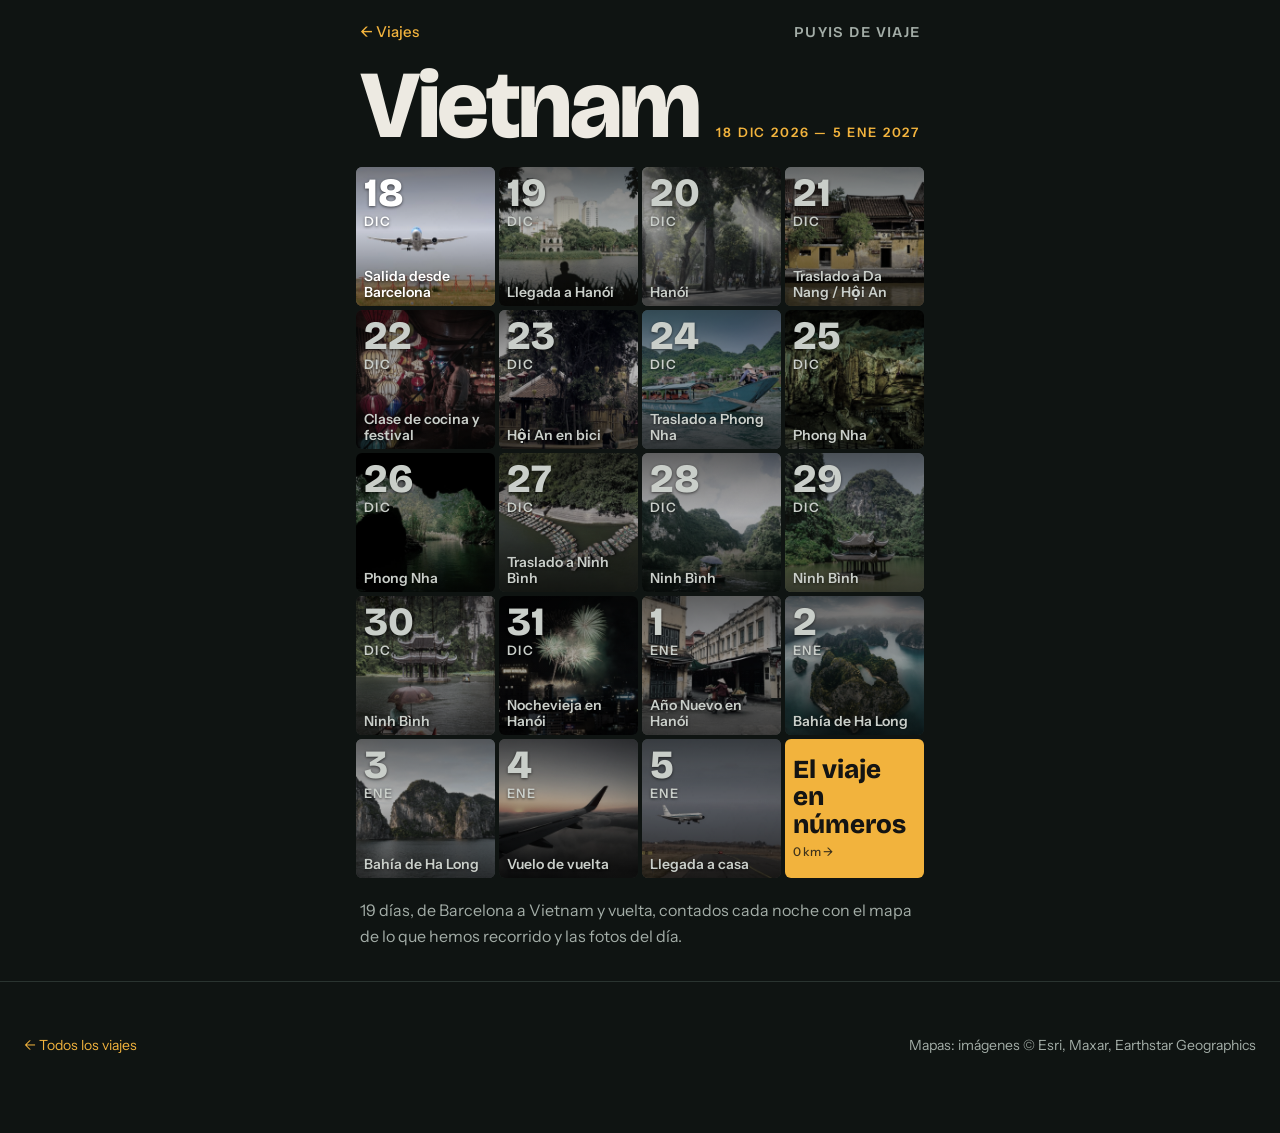
==== commit 400dbcd5: "Casilla «El viaje en números»; contadores de 7-Eleven y alojamientos Co-Authored-By: Claude Opus 5.5" ====
--- a/index.html
+++ b/index.html
@@ -186,9 +186,8 @@
     
     <li class="casilla casilla--cifras">
       <a href="estadisticas/" aria-label="Estadísticas del viaje">
-        <span class="cifras__num">0</span>
-        <span class="cifras__txt">km recorridos</span>
-        <span class="cifras__sub">0 pasos · ver más →</span>
+        <span class="cifras__titulo">El viaje en números</span>
+        <span class="cifras__sub">0 km →</span>
       </a>
     </li>
   </ol>
--- a/assets/css/estilo.css
+++ b/assets/css/estilo.css
@@ -75,6 +75,7 @@
 .casilla--cifras>a{display:flex;flex-direction:column;justify-content:center;align-items:flex-start;padding:8px;color:#141413}
 .casilla--cifras>a::after{display:none}
 .casilla--cifras>a:hover{background:var(--acento-hover);color:#141413}
+.cifras__titulo{font-family:var(--display);font-weight:800;font-size:clamp(14px,4.2vw,26px);line-height:1.05}
 .cifras__num{font-family:var(--display);font-weight:800;font-size:clamp(22px,7vw,48px);line-height:1}
 .cifras__txt{font-size:clamp(10px,2.7vw,14px);font-weight:700;line-height:1.15;margin-top:2px}
 .cifras__sub{font-size:clamp(9px,2.4vw,12px);font-weight:500;margin-top:4px;opacity:.8}
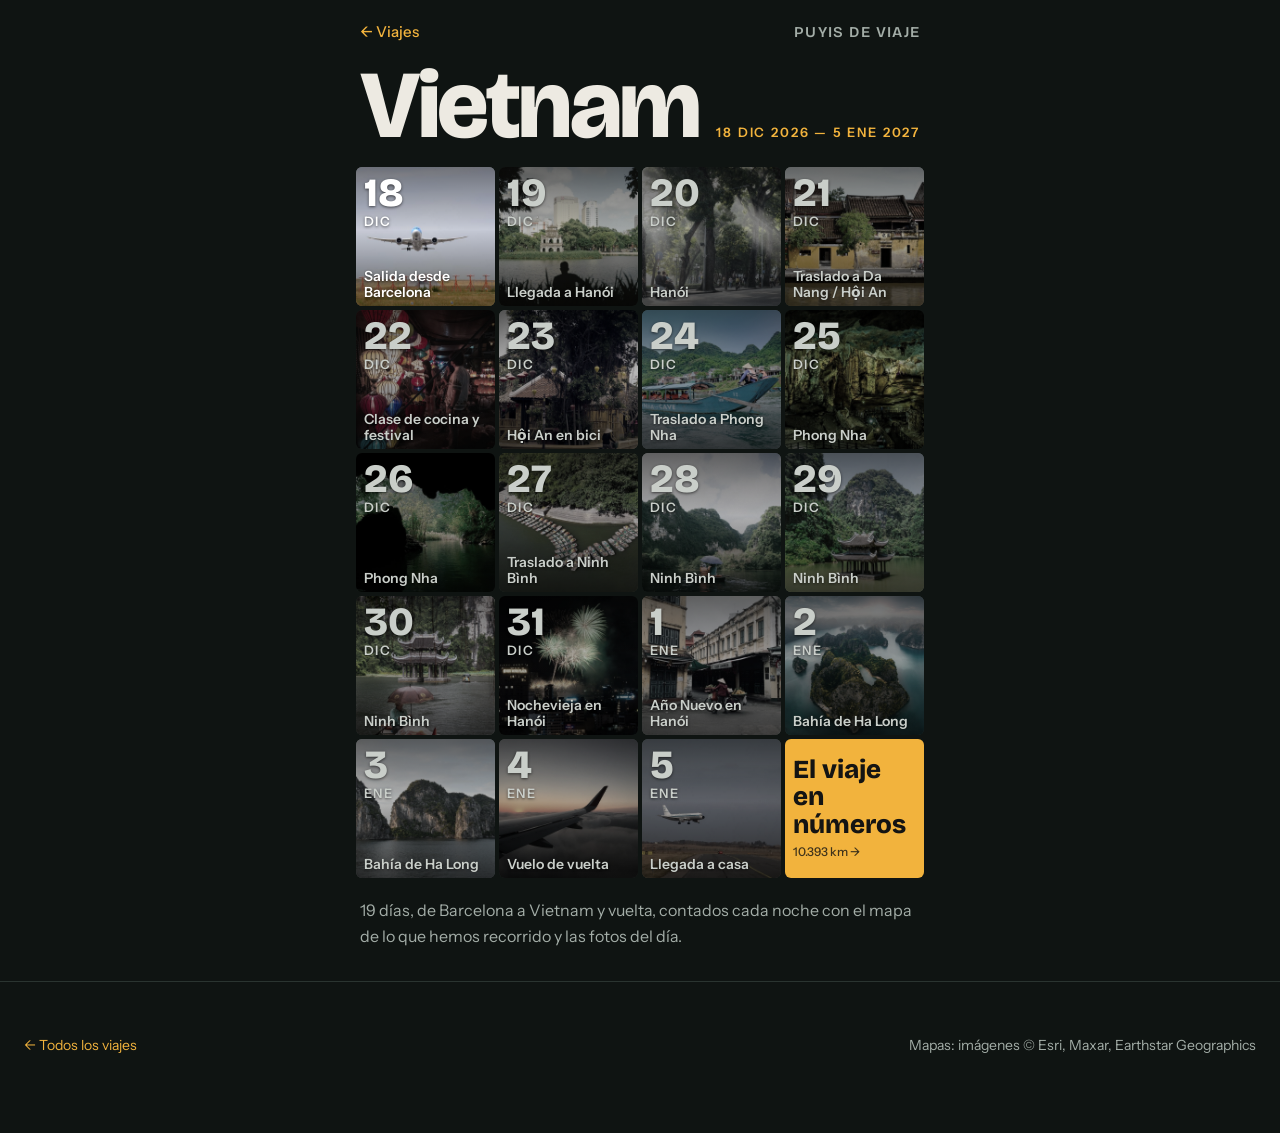
==== commit 3bbe2781: "Mapas de los vuelos (Barcelona–Abu Dabi–Hanói y vuelta) y km en avión Co-Authored-By: Claude Opus 5." ====
--- a/index.html
+++ b/index.html
@@ -187,7 +187,7 @@
     <li class="casilla casilla--cifras">
       <a href="estadisticas/" aria-label="Estadísticas del viaje">
         <span class="cifras__titulo">El viaje en números</span>
-        <span class="cifras__sub">0 km →</span>
+        <span class="cifras__sub">10.393 km →</span>
       </a>
     </li>
   </ol>
--- a/assets/css/estilo.css
+++ b/assets/css/estilo.css
@@ -145,7 +145,7 @@
 .dato__punto--barco,.barra__relleno--barco{background:var(--t-barco)}
 .dato__punto--tren,.barra__relleno--tren{background:var(--t-tren)}
 .dato__punto--avion,.barra__relleno--avion{background:var(--t-avion)}
-.entrada__portada{width:100%;aspect-ratio:16/9;object-fit:cover}
+.mapa__pendiente{aspect-ratio:16/10;border:1px dashed var(--linea);border-radius:8px;background:#141A17;display:flex;flex-direction:column;align-items:center;justify-content:center;gap:12px;color:var(--suave);font-size:16px;text-align:center;padding:24px}
 .texto--pendiente p,.texto--pendiente p:first-child{font-size:18px;color:var(--suave);font-style:italic;text-align:center}
 
 /* Estadísticas */
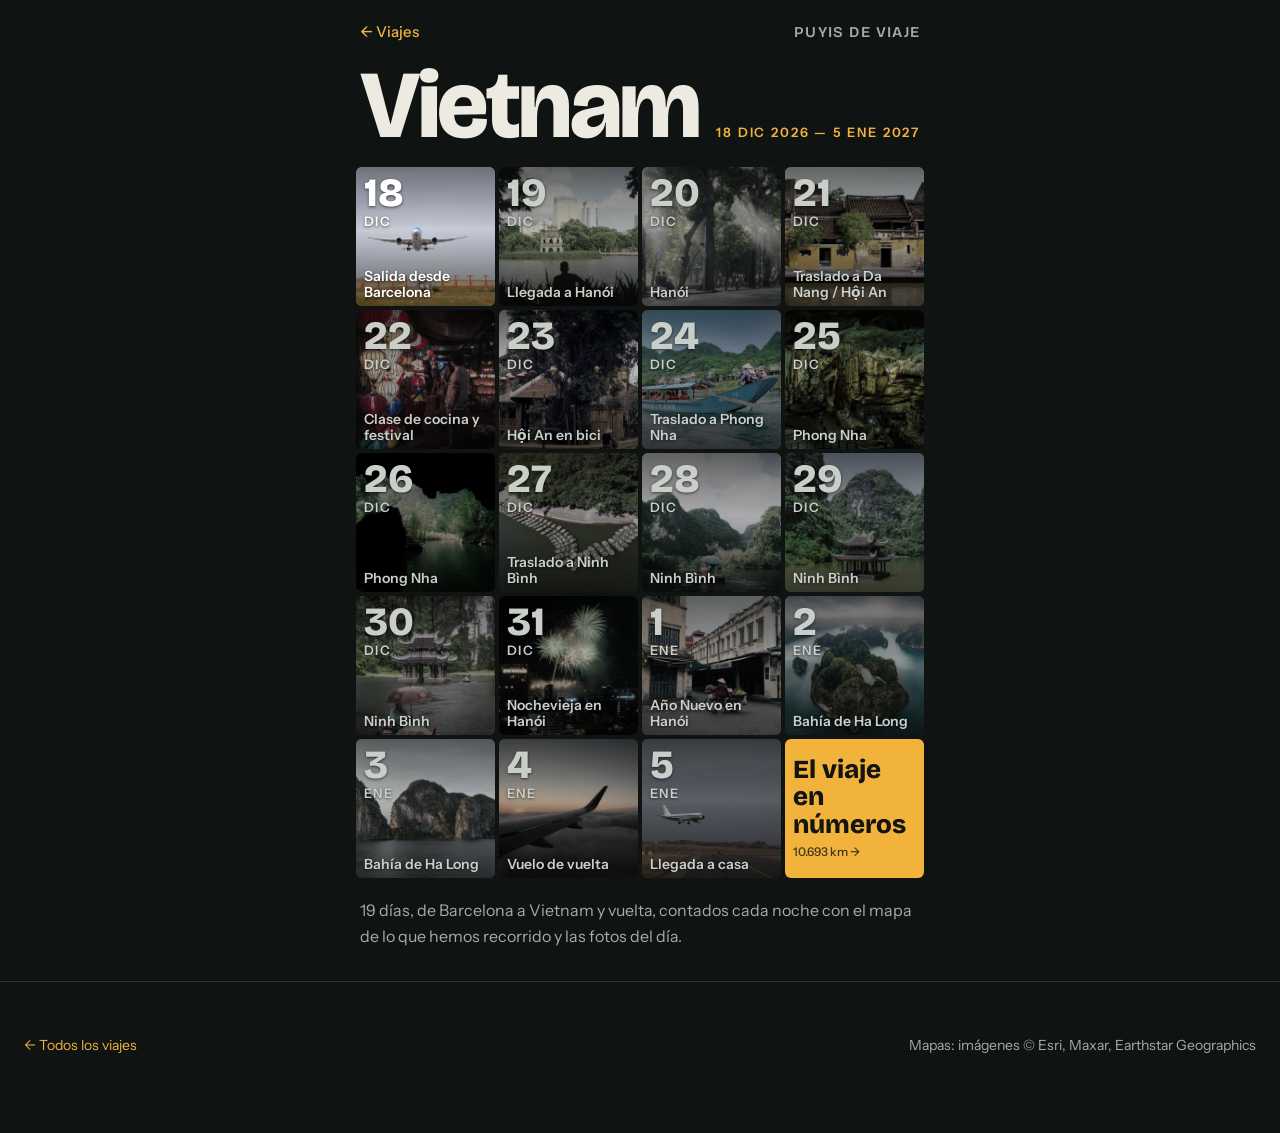
==== commit d5934734: "Trayectos en coche Zaragoza–aeropuerto de Barcelona (ida y vuelta) con recuadro ampliado Co-Authored" ====
--- a/index.html
+++ b/index.html
@@ -187,7 +187,7 @@
     <li class="casilla casilla--cifras">
       <a href="estadisticas/" aria-label="Estadísticas del viaje">
         <span class="cifras__titulo">El viaje en números</span>
-        <span class="cifras__sub">10.393 km →</span>
+        <span class="cifras__sub">10.693 km →</span>
       </a>
     </li>
   </ol>
